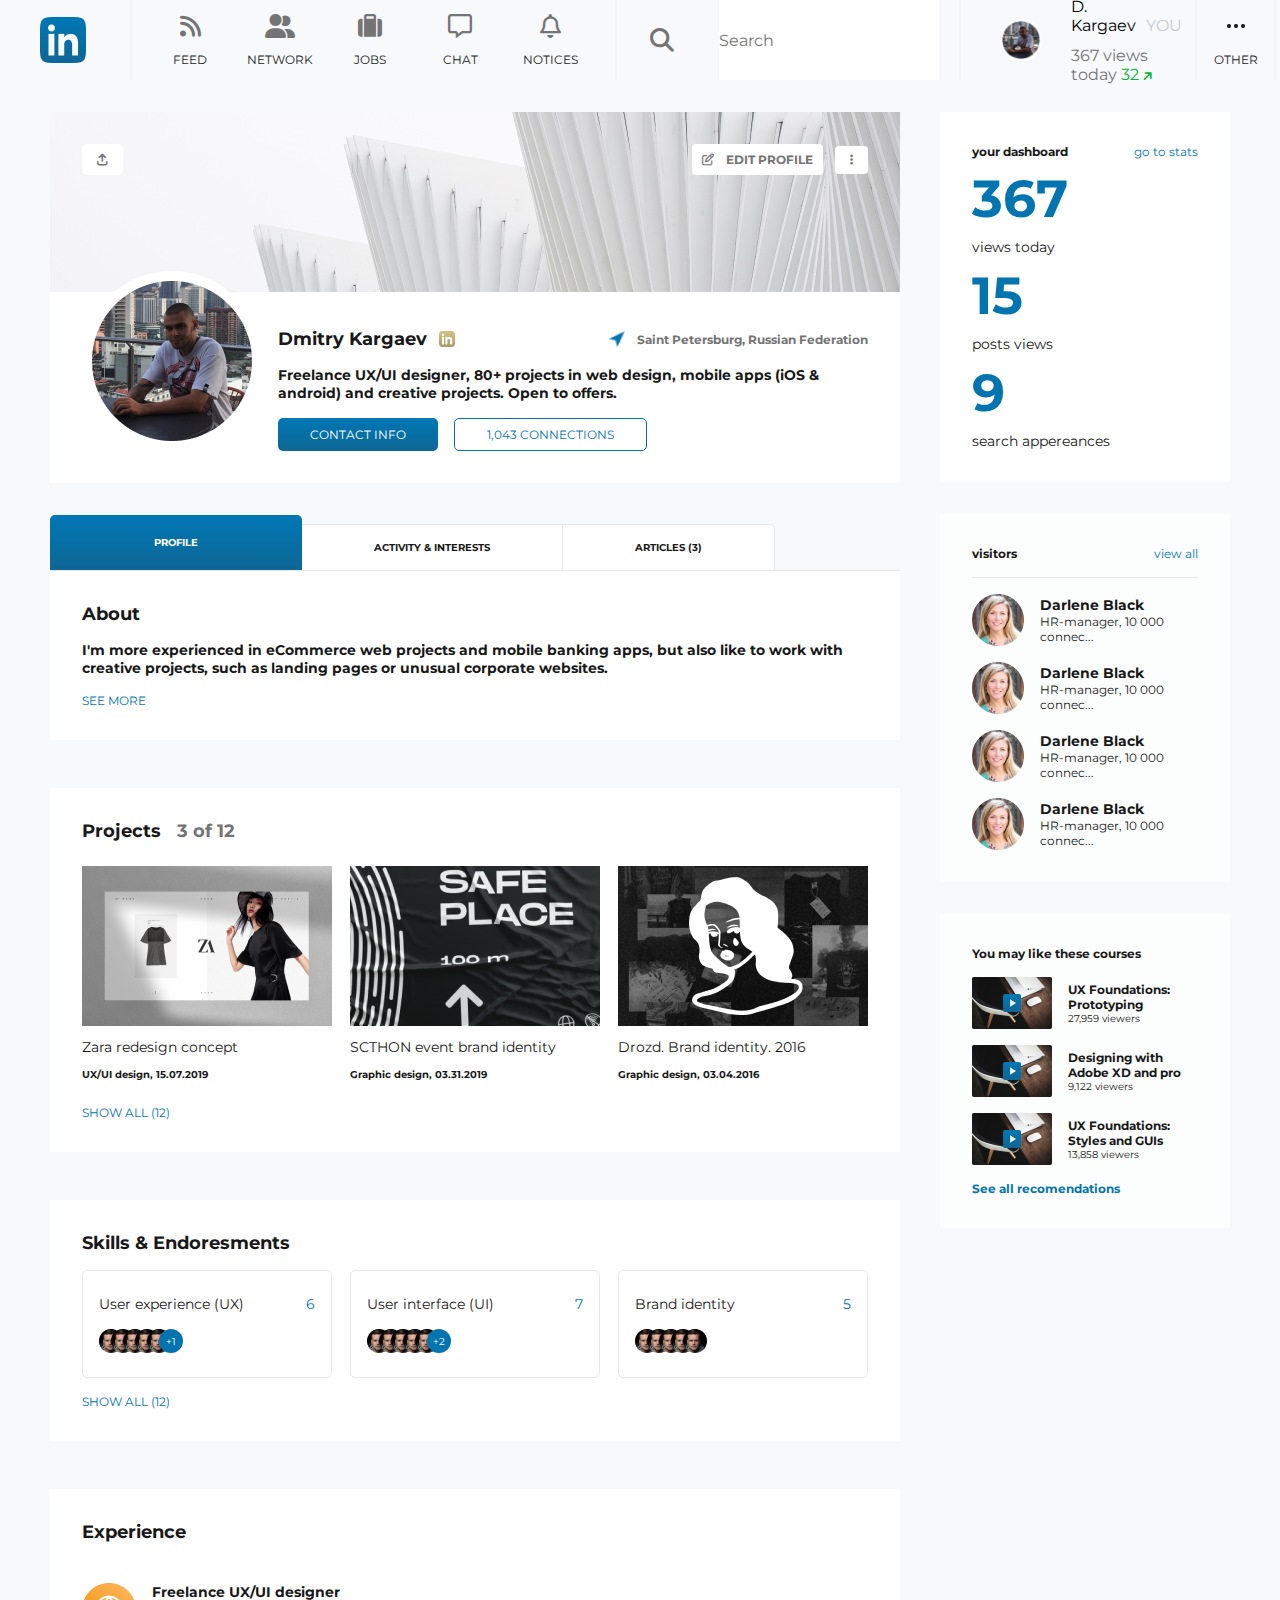
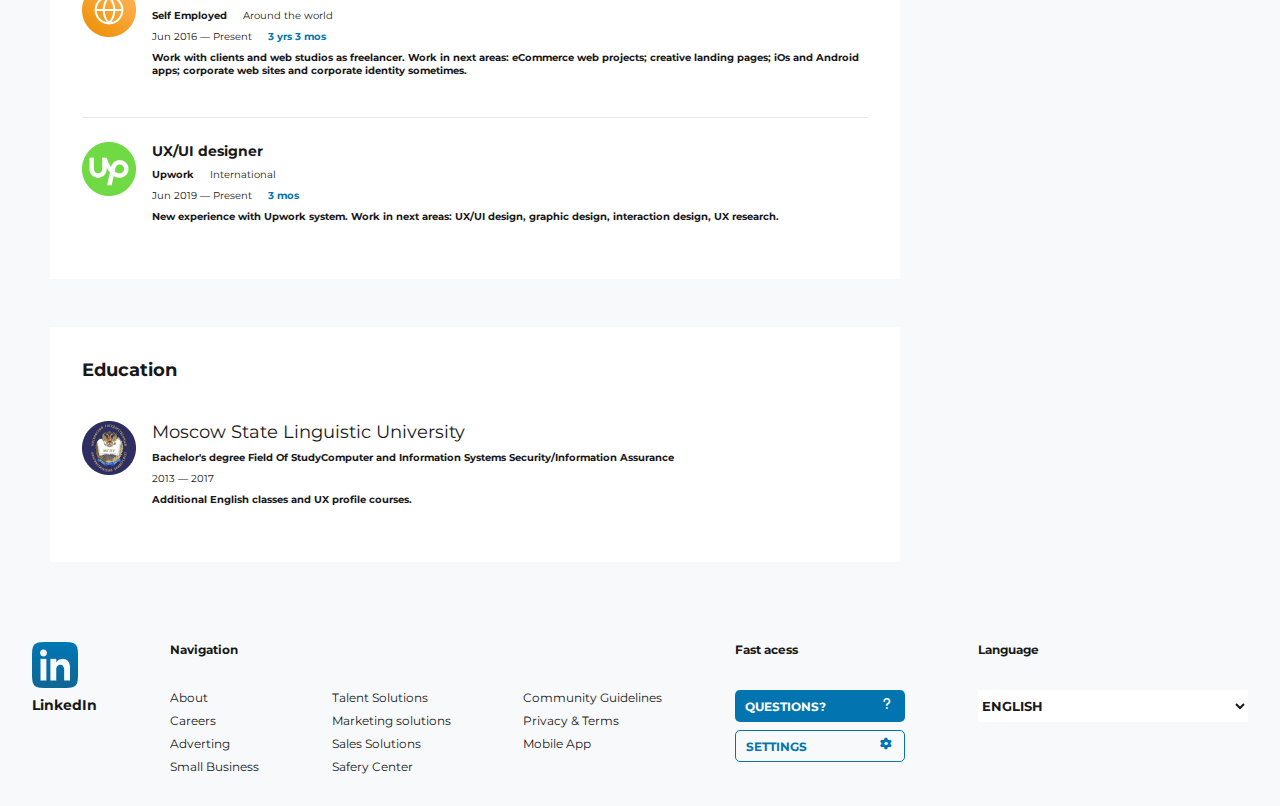
==== index.html @ 35f5ef75 "fix vercel" ====
<!DOCTYPE html>
<html lang="pt-br">
  <head>
    <meta charset="UTF-8" />
    <meta http-equiv="X-UA-Compatible" content="IE=edge" />
    <meta name="viewport" content="width=device-width, initial-scale=1.0" />
    <link rel="stylesheet" href="../styles/reset.css" />
    <link
      rel="stylesheet"
      href="https://cdnjs.cloudflare.com/ajax/libs/font-awesome/6.2.0/css/all.min.css"
    />
    <link rel="stylesheet" href="../styles/profile.css" />
    <link rel="stylesheet" href="../styles/footer.css" />
    <link rel="stylesheet" href="../styles/header.css" />
    <title>Profile</title>
  </head>
  <body>
    <header>
      <div class="header-item-01">
        <div class="logo"><img src="../assets/logo.png" alt="" /></div>

        <hr />

        <ul class="nav">
          <a href="./feed.html">
            <i class="fa-solid fa-rss header-icon"></i>
            <p>FEED</p>
          </a>
          <a href="#">
            <i class="fa-solid fa-user-group header-icon"></i>
            <p>NETWORK</p>
          </a>
          <a href="#">
            <i class="fa-solid fa-suitcase header-icon"></i>
            <p>JOBS</p>
          </a>
          <a href="#">
            <i class="fa-regular fa-message header-icon"></i>
            <p>CHAT</p>
          </a>
          <a href="#">
            <i class="fa-regular fa-bell header-icon"></i>
            <p>NOTICES</p>
          </a>
        </ul>

        <hr />

        <div class="header-search">
          <i class="fa-solid fa-magnifying-glass header-icon"></i>
          <input type="text" placeholder="Search" />
        </div>
      </div>
      <div class="header-item-02">
        <hr />

        <div class="header-you">
          <div class="bloco-img">
            <a href="./index.html">
              <img src="../assets/avatar.png" alt="" />
            </a>
          </div>
          <div class="bloco-texto">
            <div class="l1">
              <span>D. Kargaev</span
              ><span class="text-opacity-20" style="margin-left: 10px"
                >YOU</span
              >
            </div>
            <div class="l2">
              <span class="texto-cinza">367 views today</span
              ><span class="texto-verde">
                32 <i class="fa-solid fa-arrow-right"></i
              ></span>
            </div>
          </div>
        </div>

        <hr />

        <div class="header-other">
          <div class="other-img-container">
            <img src="../assets/more-horizontal.png" alt="" />
          </div>
          <p>OTHER</p>
        </div>
        <hr />
      </div>
    </header>

    <main>
      <div class="grid">
        <div class="grid-body">
          <!-- section-1 -->
          <section class="section-1">
            <div>
              <div class="section-1-upload">
                <i class="fa-solid fa-arrow-up-from-bracket"></i>
              </div>
              <div class="section-1-edit">
                <div>
                  <i class="fa-regular fa-pen-to-square"></i>
                  <p>EDIT PROFILE</p>
                </div>
                <div><i class="fa-solid fa-ellipsis-vertical"></i></div>
              </div>
            </div>
            <div>
              <img src="../assets/avatar.png" alt="avatar" />
              <div>
                <div class="section-1-div-name">
                  <span
                    ><h1>Dmitry Kargaev</h1>
                    <img src="../assets/logo-gold.png" alt="logo-gold" />
                  </span>
                  <span
                    ><img
                      src="../assets/icon-arrow-right.png"
                      alt="icon-arrow"
                    />
                    <p>Saint Petersburg, Russian Federation</p>
                  </span>
                </div>
                <p class="section-1-text">
                  Freelance UX/UI designer, 80+ projects in web design, mobile
                  apps (iOS & android) and creative projects. Open to offers.
                </p>
                <div class="section-1-div-buttons">
                  <button>CONTACT INFO</button
                  ><button>1,043 CONNECTIONS</button>
                </div>
              </div>
            </div>
          </section>

          <!-- section-2 -->
          <section class="section-2">
            <div>
              <button class="section-2-button"><p>PROFILE</p></button>
              <button><p>ACTIVITY & INTERESTS</p></button>
              <button><p>ARTICLES (3)</p></button>
            </div>
            <article>
              <h1>About</h1>
              <p>
                I'm more experienced in eCommerce web projects and mobile
                banking apps, but also like to work with creative projects, such
                as landing pages or unusual corporate websites.
              </p>
              <span>SEE MORE</span>
            </article>
          </section>

          <!-- section-3 -->
          <section class="section-3">
            <div>
              <h1>Projects</h1>
              <p>3 of 12</p>
            </div>
            <article>
              <div class="section-3-card">
                <img src="../assets/card-1.png" alt="card-1" />
                <h3>Zara redesign concept</h3>
                <p>UX/UI design, 15.07.2019</p>
              </div>
              <div class="section-3-card">
                <img src="../assets/card-2.png" alt="card-2" />
                <h3>SCTHON event brand identity</h3>
                <p>Graphic design, 03.31.2019</p>
              </div>
              <div class="section-3-card">
                <img src="../assets/card-3.png" alt="card-3" />
                <h3>Drozd. Brand identity. 2016</h3>
                <p>Graphic design, 03.04.2016</p>
              </div>
            </article>
            <span>SHOW ALL (12)</span>
          </section>

          <!-- section-4 -->
          <section class="section-4">
            <h1>Skills & Endoresments</h1>
            <article>
              <div class="section-4-card">
                <span>
                  <h3>User experience (UX)</h3>
                  <h4>6</h4>
                </span>
                <div>
                  <img src="../assets/person.png" alt="person" />
                  <img src="../assets/person.png" alt="person" />
                  <img src="../assets/person.png" alt="person" />
                  <img src="../assets/person.png" alt="person" />
                  <img src="../assets/person.png" alt="person" />
                  <div class="section-4-card-circle"><h1>+1</h1></div>
                </div>
              </div>
              <div class="section-4-card">
                <span>
                  <h3>User interface (UI)</h3>
                  <h4>7</h4>
                </span>
                <div>
                  <img src="../assets/person.png" alt="person" />
                  <img src="../assets/person.png" alt="person" />
                  <img src="../assets/person.png" alt="person" />
                  <img src="../assets/person.png" alt="person" />
                  <img src="../assets/person.png" alt="person" />
                  <div class="section-4-card-circle"><h1>+2</h1></div>
                </div>
              </div>
              <div class="section-4-card">
                <span>
                  <h3>Brand identity</h3>
                  <h4>5</h4>
                </span>
                <div>
                  <img src="../assets/person.png" alt="person" />
                  <img src="../assets/person.png" alt="person" />
                  <img src="../assets/person.png" alt="person" />
                  <img src="../assets/person.png" alt="person" />
                  <img src="../assets/person.png" alt="person" />
                </div>
              </div>
            </article>
            <span class="section-4-span">SHOW ALL (12)</span>
          </section>

          <!-- section-5 -->
          <section class="section-5">
            <h1>Experience</h1>
            <div class="section-5-card">
              <img src="../assets/section-5-1.png" alt="globo" />
              <div>
                <h1>Freelance UX/UI designer</h1>
                <span
                  ><h3>Self Employed</h3>
                  <h4>Around the world</h4></span
                >
                <span
                  ><h4>Jun 2016 — Present</h4>
                  <h5>3 yrs 3 mos</h5></span
                >
                <p>
                  Work with clients and web studios as freelancer. Work in next
                  areas: eCommerce web projects; creative landing pages; iOs and
                  Android apps; corporate web sites and corporate identity
                  sometimes.
                </p>
              </div>
            </div>
            <div class="section-5-card">
              <img src="../assets/section-5-2.png" alt="up" />
              <div>
                <h1>UX/UI designer</h1>
                <span
                  ><h3>Upwork</h3>
                  <h4>International</h4></span
                >
                <span
                  ><h4>Jun 2019 — Present</h4>
                  <h5>3 mos</h5></span
                >
                <p>
                  New experience with Upwork system. Work in next areas: UX/UI
                  design, graphic design, interaction design, UX research.
                </p>
              </div>
            </div>
          </section>

          <!-- section-6 -->
          <section class="section-6">
            <h1>Education</h1>
            <div class="section-6-card">
              <img src="../assets/education.png" alt="education" />
              <div>
                <h1>Moscow State Linguistic University</h1>
                <h3>
                  Bachelor's degree Field Of StudyComputer and Information
                  Systems Security/Information Assurance
                </h3>
                <h4>2013 — 2017</h4>
                <p>Additional English classes and UX profile courses.</p>
              </div>
            </div>
          </section>
        </div>

        <!-- aside -->
        <aside class="grid-aside">
          <!-- section-7 -->
          <section class="section-7">
            <span
              ><p>your dashboard</p>
              <h4>go to stats</h4></span
            >
            <h1>367</h1>
            <h5>views today</h5>
            <h1>15</h1>
            <h5>posts views</h5>
            <h1>9</h1>
            <h5>search appereances</h5>
          </section>

          <!-- section-8 -->
          <section class="section-8">
            <span
              ><p>visitors</p>
              <h4>view all</h4></span
            >
            <div class="section-8-card">
              <img src="../assets/visitors.png" alt="person" />
              <span
                ><h1>Darlene Black</h1>
                <p>HR-manager, 10 000 connec...</p></span
              >
            </div>
            <div class="section-8-card">
              <img src="../assets/visitors.png" alt="person" />
              <span
                ><h1>Darlene Black</h1>
                <p>HR-manager, 10 000 connec...</p></span
              >
            </div>
            <div class="section-8-card">
              <img src="../assets/visitors.png" alt="person" />
              <span
                ><h1>Darlene Black</h1>
                <p>HR-manager, 10 000 connec...</p></span
              >
            </div>
            <div class="section-8-card">
              <img src="../assets/visitors.png" alt="person" />
              <span
                ><h1>Darlene Black</h1>
                <p>HR-manager, 10 000 connec...</p></span
              >
            </div>
          </section>

          <!-- section-9 -->
          <section class="section-9">
            <h1>You may like these courses</h1>
            <div class="section-9-card">
              <img src="../assets/video.png" alt="video" />
              <span
                ><h1>UX Foundations: Prototyping</h1>
                <p>27,959 viewers</p></span
              >
            </div>
            <div class="section-9-card">
              <img src="../assets/video.png" alt="video" />
              <span
                ><h1>Designing with Adobe XD and pro</h1>
                <p>9,122 viewers</p></span
              >
            </div>
            <div class="section-9-card">
              <img src="../assets/video.png" alt="video" />
              <span
                ><h1>UX Foundations: Styles and GUIs</h1>
                <p>13,858 viewers</p></span
              >
            </div>
            <h2>See all recomendations</h2>
          </section>
        </aside>
      </div>
    </main>

    <!-- footer -->
    <footer>
      <div>
        <div>
          <img src="../assets/logo.png" alt="logo" />
          <p class="linkedIn">LinkedIn</p>
        </div>
        <div>
          <h5>Navigation</h5>
          <p>About</p>
          <p>Careers</p>
          <p>Adverting</p>
          <p>Small Business</p>
        </div>
        <div>
          <h5></h5>
          <p>Talent Solutions</p>
          <p>Marketing solutions</p>
          <p>Sales Solutions</p>
          <p>Safery Center</p>
        </div>
        <div>
          <h5></h5>
          <p>Community Guidelines</p>
          <p>Privacy & Terms</p>
          <p>Mobile App</p>
        </div>
        <div>
          <h5>Fast acess</h5>
          <button>
            <h1>QUESTIONS?</h1>
            <i class="fa-solid fa-question"></i>
          </button>
          <button>
            <h1>SETTINGS</h1>
            <i class="fa-solid fa-gear"></i>
          </button>
        </div>
        <div>
          <h5>Language</h5>
          <select name="language">
            <option value="english">ENGLISH</option>
          </select>
        </div>
      </div>
    </footer>
  </body>
</html>
---- styles/profile.css ----
@import url("https://fonts.googleapis.com/css2?family=Montserrat:wght@400;600;700&display=swap");

:root {
  --linear-buttons: linear-gradient(180deg, #0077b5 0%, #0e6795 100%);

  --bg-page: #f7f9fb;

  --white-50: #fff;
  --white-100: #f7f9fb;
  --white-150: #fcfdfd;

  --black-50: #181818;
  --blue-50: #0275b1;

  --gray-50: #747474;
  --gray-100: #e7e7e7;

  --size-0: 10px;
  --size-1: 12px;
  --size-2: 14px;
  --size-3: 18px;
  --size-4: 52px;
}

* {
  font-family: "Montserrat", sans-serif;
}

body {
  display: flex;
  flex-direction: column;
  background-color: var(--bg-page);
}

/* SECTION-1 ------------------------------------------------------------------------------------------------------------------*/

.section-1 {
  width: 100%;
  display: flex;
  flex-direction: column;
  align-items: center;
  margin-top: 2rem;
  background: url("../assets/bg-section-1.png");
  background-size: contain;
  background-position: top;
  background-repeat: no-repeat;
  padding: 2rem;
  background-color: var(--white-50);
}

.section-1-text {
  font-size: var(--size-2);
  color: var(--black-50);
}

.section-1 > div {
  width: 100%;
  display: flex;
}

.section-1 > div:first-child {
  width: 100%;
  display: flex;
  justify-content: space-between;
}

.section-1-upload {
  display: flex;
  align-items: center;
  background-color: var(--white-50);
  padding: 8px 15px;
  border-radius: 5px;
}

.section-1-edit {
  display: flex;
  align-items: center;
  gap: 0.75rem;
}

.section-1-edit > div {
  display: flex;
  align-items: center;
  gap: 0.75rem;
  background-color: var(--white-50);
  padding: 8px 10px;
  border-radius: 4px;
}

.section-1-edit > div:last-child {
  padding: 8px 15px;
}

.section-1-edit > div p,
i {
  color: var(--gray-50);
  font-size: var(--size-1);
}

.section-1-edit > div:hover,
.section-1-upload:hover {
  cursor: pointer;
  opacity: 0.9;
}

.section-1 > div:first-child > div > div {
  display: flex;
}

.section-1 > div:last-child {
  display: flex;
  align-items: flex-end;
  margin-top: 6rem;
  gap: 1rem;
}

.section-1 > div:last-child > div {
  display: flex;
  flex-direction: column;
  gap: 1rem;
}

.section-1-div-name {
  display: flex;
  justify-content: space-between;
}

.section-1-div-name span {
  display: flex;
  align-items: center;
  gap: 0.75rem;
}

.section-1-div-name h1 {
  font-size: var(--size-3);
  color: var(--black-50);
}

.section-1-div-name p {
  font-size: var(--size-1);
  color: var(--gray-50);
}

.section-1-div-name span > img {
  width: 16px;
  height: 16px;
}

.section-1-div-buttons {
  display: flex;
  gap: 1rem;
}

.section-1-div-buttons button {
  border: none;
  background: var(--linear-buttons);
  padding: 0.5rem 2rem;
  border-radius: 5px;
  color: var(--white-50);
  font-size: var(--size-1);
}

.section-1-div-buttons button:hover {
  cursor: pointer;
  opacity: 0.9;
}

.section-1-div-buttons button:last-child {
  border: none;
  border: 1px solid var(--blue-50);
  background: var(--white-50);
  padding: 0.5rem 2rem;
  border-radius: 5px;
  color: var(--blue-50);
}

/* SECTION-2 ------------------------------------------------------------------------------------------------------------------*/
.section-2 {
  display: flex;
  flex-direction: column;
  margin-top: 3rem;
}

.section-2 > div {
  display: flex;
  height: 40px;
  border-bottom: 1px solid var(--gray-100);
  align-items: flex-end;
}

.section-2 p {
  border: none;
}

.section-2 button {
  border: none;
  padding: 1rem 4.5rem;
  background-color: var(--white-50);
  border-right: 1px solid;
  border-top: 1px solid;
  border-color: var(--gray-100);
  font-size: var(--size-1);
  color: var(--black-50);
}

.section-2 button:first-child {
  border: none;
  height: 55px;
  padding: 0 6.5rem;
  border-radius: 5px 5px 0 0;
  background: var(--linear-buttons);
}

.section-2 button:first-child p {
  color: var(--white-50);
}

.section-2 button:hover {
  cursor: pointer;
  opacity: 0.9;
}

.section-2 button:last-child {
  border-radius: 0 5px 0 0;
}

.section-2 article {
  display: flex;
  flex-direction: column;
  padding: 2rem;
  background-color: #fff;
  gap: 1rem;
}

.section-2 article h1 {
  color: var(--black-50);
  font-size: var(--size-3);
}

.section-2 article p {
  color: var(--black-50);
  font-size: var(--size-2);
}

.section-2 article span {
  color: var(--blue-50);
  font-size: var(--size-1);
}

/* section-3 ------------------------------------------------------------------------------------------------------------------*/

.section-3 {
  display: flex;
  flex-direction: column;
  margin-top: 3rem;
  padding: 2rem;
  background-color: var(--white-50);
  gap: 1.5rem;
}

.section-3 article {
  display: flex;
  justify-content: space-between;
}

.section-3-card {
  display: flex;
  flex-direction: column;
  gap: 0.75rem;
  text-align: left;
}

.section-3-card h3 {
  color: var(--black-50);
  font-size: var(--size-2);
}

.section-3-card p {
  color: var(--black-50);
  font-size: var(--size-0);
}

.section-3 > div {
  display: flex;
  align-items: flex-end;
  gap: 1rem;
}

.section-3 > div h1 {
  font-size: var(--size-3);
  color: var(--black-50);
}

.section-3 > div p {
  font-size: var(--size-3);
  color: var(--gray-50);
}

.section-3 span {
  font-size: var(--size-1);
  color: var(--blue-50);
}

/* section-4 ------------------------------------------------------------------------------------------------------------------*/
.section-4 {
  display: flex;
  flex-direction: column;
  margin-top: 3rem;
  gap: 1rem;
  padding: 2rem;
  background-color: var(--white-50);
}

.section-4 article {
  display: flex;
  justify-content: space-between;
}

.section-4 > h1 {
  font-size: var(--size-3);
  color: var(--black-50);
}

.section-4-card {
  display: flex;
  flex-direction: column;
  gap: 1rem;
  padding: 1.5rem 1rem;
  border: 1px solid var(--gray-100);
  border-radius: 5px;
  width: 250px;
}

.section-4-card span {
  display: flex;
  justify-content: space-between;
}

.section-4-card h3 {
  font-size: var(--size-2);
  color: var(--black-50);
}

.section-4-card h4 {
  font-size: var(--size-2);
  color: var(--blue-50);
}

.section-4-card h1 {
  font-size: var(--size-0);
  color: var(--white-50);
  font-weight: 400;
}

.section-4-card > div {
  display: flex;
}

.section-4-card img {
  width: 24px;
  height: 24px;
}

.section-4-card img:nth-child(n + 2) {
  margin-left: -12px;
}

.section-4-card-circle {
  display: flex;
  align-items: center;
  justify-content: center;
  width: 24px;
  height: 24px;
  background-color: var(--blue-50);
  border-radius: 100%;
  font-weight: 400;
  color: var(--white-50);
  margin-left: -12px;
}

.section-4-span {
  font-size: var(--size-1);
  color: var(--blue-50);
}

/* section-5 ------------------------------------------------------------------------------------------------------------------*/
.section-5 {
  display: flex;
  flex-direction: column;
  margin-top: 3rem;
  padding: 2rem;
  gap: 1rem;
  background-color: var(--white-50);
}

.section-5-card {
  display: flex;
  gap: 1rem;
  padding: 1.5rem 0;
  align-items: flex-start;
}

.section-5-card:last-child {
  border-top: 1px solid var(--gray-100);
}

.section-5-card img {
  width: 54px;
  height: 54px;
}

.section-5-card span {
  display: flex;
  gap: 1rem;
  align-items: center;
}

.section-5-card > div {
  display: flex;
  flex-direction: column;
  gap: 0.5rem;
}

.section-5 h1 {
  font-size: var(--size-3);
  color: var(--black-50);
}

.section-5-card h1 {
  font-size: var(--size-2);
  color: var(--black-50);
}

.section-5-card h3,
h4,
h5,
p {
  font-size: var(--size-0);
  color: var(--black-50);
  font-weight: 400;
}

.section-5-card h3 {
  font-weight: bold;
}

.section-5-card h5 {
  color: var(--blue-50);
  font-weight: bold;
}

/* section-6 ------------------------------------------------------------------------------------------------------------------*/
.section-6 {
  display: flex;
  flex-direction: column;
  margin-top: 3rem;
  padding: 2rem;
  gap: 1rem;
  background-color: var(--white-50);
}

.section-6-card {
  display: flex;
  gap: 1rem;
  padding: 1.5rem 0;
  align-items: flex-start;
}

.section-6-card img {
  width: 54px;
  height: 54px;
}

.section-6-card > div {
  display: flex;
  flex-direction: column;
  gap: 0.5rem;
}

.section-6-card h1,
h3,
h4,
p {
  font-weight: 400;
  color: var(--black-50);
  font-size: var(--size-0);
}

.section-6-card h3,
p {
  font-weight: bold;
}

.section-6-card h1 {
  font-size: var(--size-2);
}

.section-6 h1 {
  font-size: var(--size-3);
  color: var(--black-50);
}

/* section-7 ------------------------------------------------------------------------------------------------------------------*/
.section-7 {
  display: flex;
  flex-direction: column;
  margin-top: 2rem;
  padding: 2rem;
  gap: 0.5rem;
  background-color: var(--white-50);
}

.section-7 span {
  display: flex;
  justify-content: space-between;
  align-items: center;
}

.section-7 span p {
  color: var(--black-50);
  font-size: var(--size-1);
}

.section-7 span h4 {
  color: var(--blue-50);
  font-size: var(--size-1);
  font-weight: 400;
}

.section-7 h1 {
  font-size: var(--size-4);
  color: var(--blue-50);
}

.section-7 h5 {
  font-size: var(--size-2);
  color: var(--black-50);
}

/* section-8 ------------------------------------------------------------------------------------------------------------------*/
.section-8 {
  display: flex;
  flex-direction: column;
  margin-top: 2rem;
  padding: 2rem;
  gap: 1rem;
  background-color: var(--white-150);
}

.section-8 span p {
  color: var(--black-50);
  font-size: var(--size-1);
}

.section-8 span h4 {
  color: var(--blue-50);
  font-size: var(--size-1);
  font-weight: 400;
}

.section-8 > span {
  display: flex;
  justify-content: space-between;
  align-items: center;
  padding-bottom: 1rem;
  border-bottom: 1px solid var(--gray-100);
}

.section-8-card {
  display: flex;
  justify-content: flex-start;
  align-items: center;
  gap: 1rem;
}

.section-8-card h1 {
  font-size: var(--size-2);
  color: var(--black-50);
}

.section-8-card p {
  font-size: var(--size-0);
  color: var(--black-50);
  font-weight: 400;
}

.section-8-card img {
  width: 52px;
  height: 52px;
}

/* section-9 ------------------------------------------------------------------------------------------------------------------*/
.section-9 {
  display: flex;
  flex-direction: column;
  margin-top: 2rem;
  padding: 2rem;
  gap: 1rem;
  background-color: var(--white-150);
}

.section-9-card {
  display: flex;
  gap: 1rem;
  align-items: center;
}

.section-9-card img {
  width: 80px;
  height: 52px;
}

.section-9-card h1 {
  font-size: var(--size-2);
  color: var(--black-50);
}

.section-9-card p {
  font-size: var(--size-0);
  color: var(--black-50);
  font-weight: 400;
}

.section-9 h1 {
  font-size: var(--size-1);
  color: var(--black-50);
}

.section-9 h2 {
  font-size: var(--size-1);
  color: var(--blue-50);
}
---- styles/footer.css ----
:root {
  --linear-buttons: linear-gradient(180deg, #0077b5 0%, #0e6795 100%);

  --white-50: #fff;
  --white-100: #f7f9fb;
  --white-150: #fcfdfd;

  --black-50: #181818;
  --blue-50: #0275b1;

  --gray-50: #747474;
  --gray-100: #e7e7e7;

  --size-0: 10px;
  --size-1: 12px;
  --size-2: 14px;
  --size-3: 18px;
  --size-4: 52px;
}

/* footer ------------------------------------------------------------------------------------------------------------------*/
footer {
  max-width: 100vw;
  display: flex;
  align-items: center;
  justify-content: center;
  margin-top: 3rem;
  background-color: var(--white-100);
}

footer p {
  font-size: var(--size-1);
  color: var(--black-50);
  font-weight: 400;
}

footer p:hover {
  cursor: pointer;
  opacity: 0.9;
}

footer > div {
  width: 1440px;
  display: flex;
  justify-content: space-between;
  padding: 2rem;
}

footer > div > div {
  display: flex;
  flex-direction: column;
  align-items: flex-start;
  justify-content: start;
  gap: 0.5rem;
}

footer h5 {
  height: 40px;
}

footer button {
  display: flex;
  align-items: center;
  justify-content: space-between;
  padding: 0 10px;
  width: 170px;
  height: 32px;
  border: none;
  background-color: var(--blue-50);
  border-radius: 5px;
}

footer button h1 {
  color: var(--white-50);
}

footer button:last-child {
  border: 1px solid var(--blue-50);

  background-color: transparent;
}

footer button:last-child h1 {
  color: var(--blue-50);
}

footer button:hover {
  cursor: pointer;
  opacity: 0.9;
}

footer button i {
  width: 16px;
  height: 16px;
  color: var(--white-50);
}

footer button:last-child i {
  color: var(--blue-50);
}

footer button h1 {
  font-size: 12px;
}

footer select {
  width: 270px;
  height: 32px;
  border: none;
  background-color: var(--white-50);
  color: var(--black-50);
  font-weight: bold;
}

footer select:hover {
  cursor: pointer;
  opacity: 0.9;
}

.linkedIn {
  font-size: var(--size-2);
  color: var(--black-50);
  font-weight: bold;
}

footer h5 {
  font-size: var(--size-1);
  color: var(--black-50);
  font-weight: bold;
}
---- styles/header.css ----
:root {
  --branco-50: #ffffff;
  --branco-linhas: #f4f4f4;
  --branco-100: #f7f9fb;
  --azul-100: #0275b1;
  --azul-200: #181818;

  --cinza-100: #747474;
  --verde: #02b033;
}

/* header */
header {
  display: flex;
  justify-content: space-between;
  max-width: 100vw;
  height: 80px;
  background-color: var(--branco-100);
}

.header-item-01 {
  display: flex;
}
.header-item-02 {
  display: flex;
  margin-right: 40px;
}

.logo img {
  height: 2.875rem;
  width: 2.875rem;
  margin: 17px 44px 17px 40px;
}

.nav {
  display: flex;
  font-size: 0.75rem;
  margin: 0 20px 0 0.8125rem;
}

header a {
  display: flex;
  flex-direction: column;
  align-items: center;
  justify-content: center;
  gap: 0.875rem;
  width: 90px;
  color: var(--azul-200);
}

header i {
  color: var(--cinza-100);
}

header p {
  color: #222;
  font-family: "Montserrat", sans-serif;
  font-size: 12px;
  font-weight: 400;
}

.header-icon {
  font-size: 24px;
}

.header-search {
  display: flex;
  align-items: center;
  color: #0275b1;
  font-size: 1rem;
  padding-left: 33px;
}
.header-search input {
  color: var(--cinza-50);
  border: none;
  height: 100%;
  margin: 0 20px;
  font-size: 1rem;
}
.fa-magnifying-glass {
  margin-right: 25px;
}

.text-opacity-20 {
  opacity: 20%;
}

.header-you {
  display: flex;
}

textarea:focus,
input:focus,
select:focus {
  outline: 0;
}

.header-you img {
  height: 42px;
  width: 42px;
  margin-left: 30px;
}

.header-you .bloco-img {
  display: flex;
  align-items: center;
  justify-content: center;
  border-radius: 50%;
}

.header-you .bloco-texto {
  display: flex;
  flex-direction: column;
  justify-content: center;
  margin-left: 10px;
}

.texto-verde {
  color: var(--verde);
}

.texto-cinza {
  color: var(--cinza-100);
}

.fa-arrow-right {
  color: var(--verde);
  transform: rotate(-45deg);
}

header .l1 {
  padding-left: 10px;
  margin-bottom: 0.6875rem;
}

header .l2 {
  margin-left: 10px;
}

.header-other {
  display: flex;
  flex-direction: column;
  align-items: center;
  justify-content: center;
  gap: 0.875rem;
  width: 90px;
  font-size: 0.75rem;
}

.other-img-container {
  display: flex;
  align-items: center;
  justify-content: center;
}

header hr {
  border: 1px solid var(--branco-linhas);
}
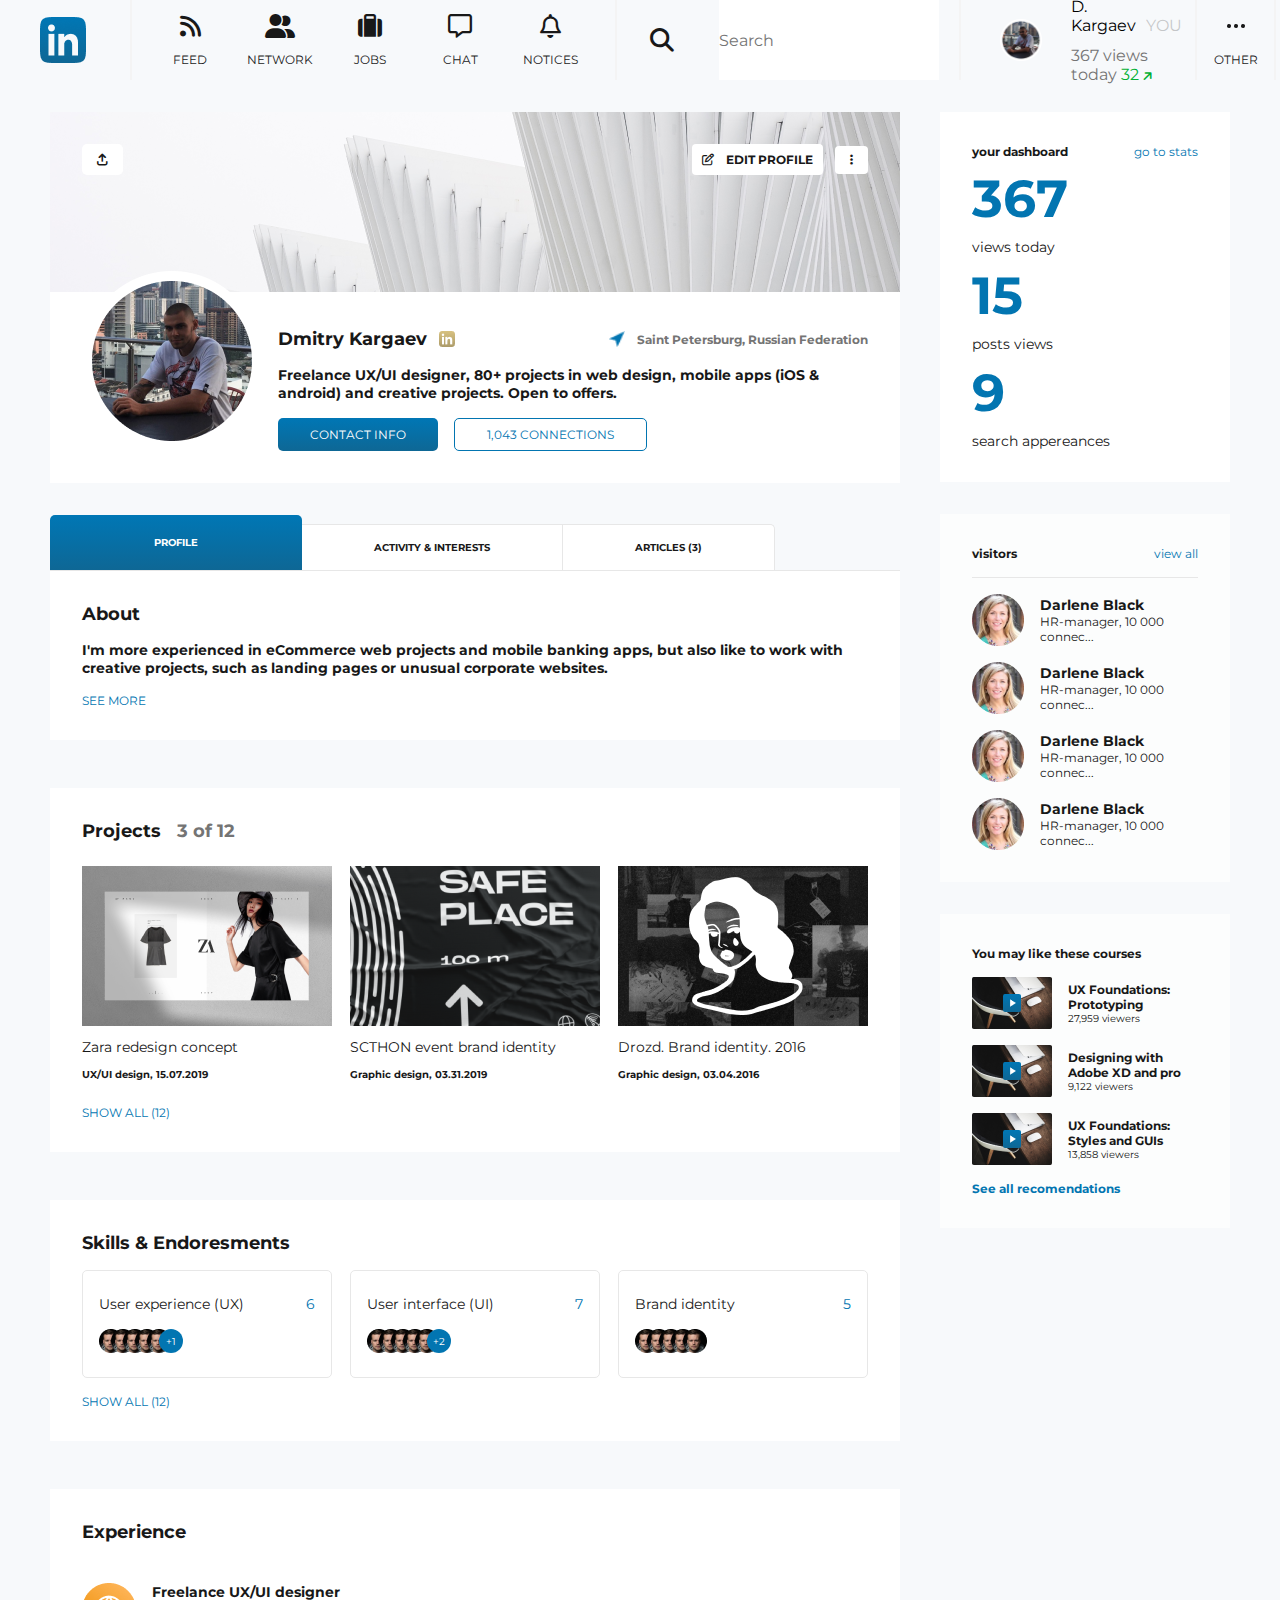
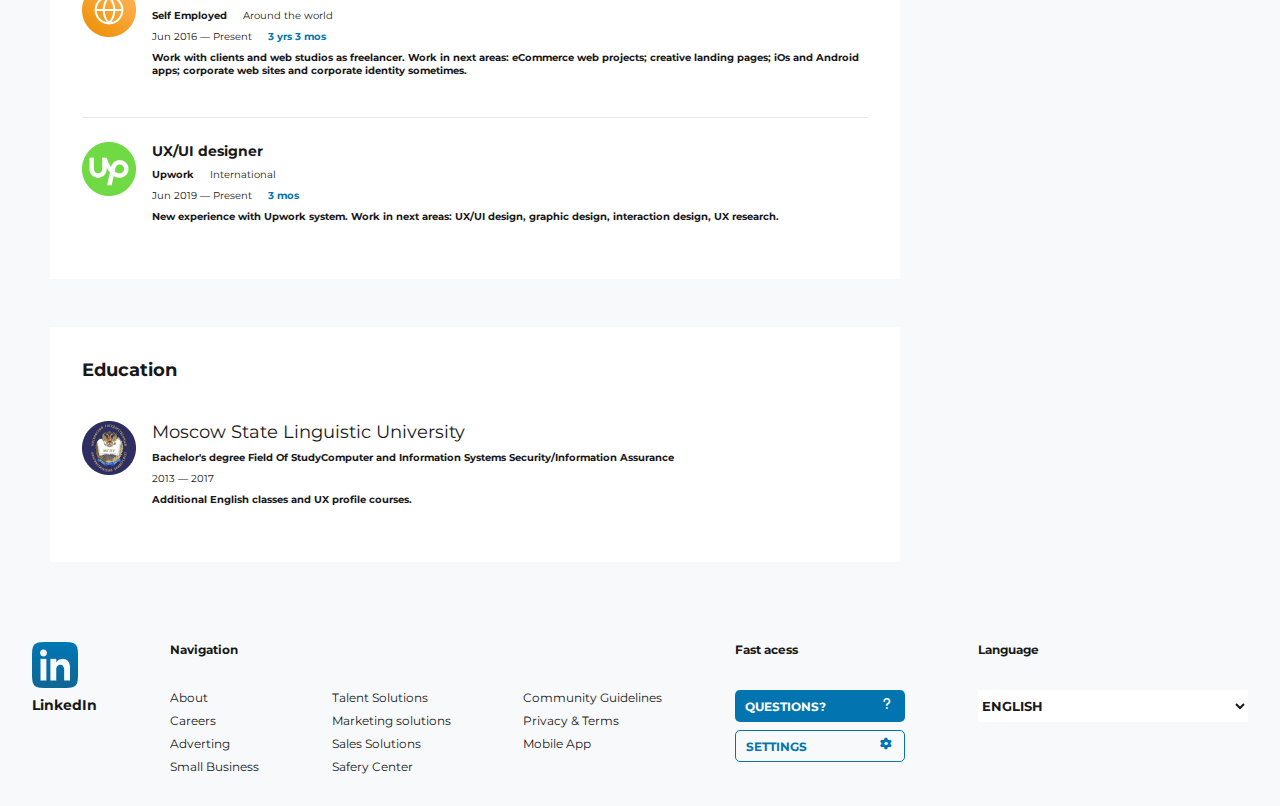
==== commit 8a118ce7: "correcao dos links e caminhos de arquivos" ====
--- a/index.html
+++ b/index.html
@@ -4,25 +4,25 @@
     <meta charset="UTF-8" />
     <meta http-equiv="X-UA-Compatible" content="IE=edge" />
     <meta name="viewport" content="width=device-width, initial-scale=1.0" />
-    <link rel="stylesheet" href="../styles/reset.css" />
+    <link rel="stylesheet" href="./styles/reset.css" />
     <link
       rel="stylesheet"
       href="https://cdnjs.cloudflare.com/ajax/libs/font-awesome/6.2.0/css/all.min.css"
     />
-    <link rel="stylesheet" href="../styles/profile.css" />
-    <link rel="stylesheet" href="../styles/footer.css" />
-    <link rel="stylesheet" href="../styles/header.css" />
+    <link rel="stylesheet" href="./styles/profile.css" />
+    <link rel="stylesheet" href="./styles/footer.css" />
+    <link rel="stylesheet" href="./styles/header.css" />
     <title>Profile</title>
   </head>
   <body>
     <header>
       <div class="header-item-01">
-        <div class="logo"><img src="../assets/logo.png" alt="" /></div>
+        <div class="logo"><img src="./assets/logo.png" alt="" /></div>
 
         <hr />
 
         <ul class="nav">
-          <a href="./feed.html">
+          <a href="feed.html">
             <i class="fa-solid fa-rss header-icon"></i>
             <p>FEED</p>
           </a>
@@ -56,8 +56,8 @@
 
         <div class="header-you">
           <div class="bloco-img">
-            <a href="./index.html">
-              <img src="../assets/avatar.png" alt="" />
+            <a href="index.html">
+              <img src="./assets/avatar.png" alt="" />
             </a>
           </div>
           <div class="bloco-texto">
@@ -78,12 +78,12 @@
 
         <hr />
 
-        <div class="header-other">
+        <a class="header-other" href="#">
           <div class="other-img-container">
-            <img src="../assets/more-horizontal.png" alt="" />
+            <img src="./assets/more-horizontal.png" alt="" />
           </div>
           <p>OTHER</p>
-        </div>
+        </a>
         <hr />
       </div>
     </header>
@@ -106,16 +106,16 @@
               </div>
             </div>
             <div>
-              <img src="../assets/avatar.png" alt="avatar" />
+              <img src="./assets/avatar.png" alt="avatar" />
               <div>
                 <div class="section-1-div-name">
                   <span
                     ><h1>Dmitry Kargaev</h1>
-                    <img src="../assets/logo-gold.png" alt="logo-gold" />
+                    <img src="./assets/logo-gold.png" alt="logo-gold" />
                   </span>
                   <span
                     ><img
-                      src="../assets/icon-arrow-right.png"
+                      src="./assets/icon-arrow-right.png"
                       alt="icon-arrow"
                     />
                     <p>Saint Petersburg, Russian Federation</p>
@@ -159,17 +159,17 @@
             </div>
             <article>
               <div class="section-3-card">
-                <img src="../assets/card-1.png" alt="card-1" />
+                <img src="./assets/card-1.png" alt="card-1" />
                 <h3>Zara redesign concept</h3>
                 <p>UX/UI design, 15.07.2019</p>
               </div>
               <div class="section-3-card">
-                <img src="../assets/card-2.png" alt="card-2" />
+                <img src="./assets/card-2.png" alt="card-2" />
                 <h3>SCTHON event brand identity</h3>
                 <p>Graphic design, 03.31.2019</p>
               </div>
               <div class="section-3-card">
-                <img src="../assets/card-3.png" alt="card-3" />
+                <img src="./assets/card-3.png" alt="card-3" />
                 <h3>Drozd. Brand identity. 2016</h3>
                 <p>Graphic design, 03.04.2016</p>
               </div>
@@ -187,11 +187,11 @@
                   <h4>6</h4>
                 </span>
                 <div>
-                  <img src="../assets/person.png" alt="person" />
-                  <img src="../assets/person.png" alt="person" />
-                  <img src="../assets/person.png" alt="person" />
-                  <img src="../assets/person.png" alt="person" />
-                  <img src="../assets/person.png" alt="person" />
+                  <img src="./assets/person.png" alt="person" />
+                  <img src="./assets/person.png" alt="person" />
+                  <img src="./assets/person.png" alt="person" />
+                  <img src="./assets/person.png" alt="person" />
+                  <img src="./assets/person.png" alt="person" />
                   <div class="section-4-card-circle"><h1>+1</h1></div>
                 </div>
               </div>
@@ -201,11 +201,11 @@
                   <h4>7</h4>
                 </span>
                 <div>
-                  <img src="../assets/person.png" alt="person" />
-                  <img src="../assets/person.png" alt="person" />
-                  <img src="../assets/person.png" alt="person" />
-                  <img src="../assets/person.png" alt="person" />
-                  <img src="../assets/person.png" alt="person" />
+                  <img src="./assets/person.png" alt="person" />
+                  <img src="./assets/person.png" alt="person" />
+                  <img src="./assets/person.png" alt="person" />
+                  <img src="./assets/person.png" alt="person" />
+                  <img src="./assets/person.png" alt="person" />
                   <div class="section-4-card-circle"><h1>+2</h1></div>
                 </div>
               </div>
@@ -215,11 +215,11 @@
                   <h4>5</h4>
                 </span>
                 <div>
-                  <img src="../assets/person.png" alt="person" />
-                  <img src="../assets/person.png" alt="person" />
-                  <img src="../assets/person.png" alt="person" />
-                  <img src="../assets/person.png" alt="person" />
-                  <img src="../assets/person.png" alt="person" />
+                  <img src="./assets/person.png" alt="person" />
+                  <img src="./assets/person.png" alt="person" />
+                  <img src="./assets/person.png" alt="person" />
+                  <img src="./assets/person.png" alt="person" />
+                  <img src="./assets/person.png" alt="person" />
                 </div>
               </div>
             </article>
@@ -230,7 +230,7 @@
           <section class="section-5">
             <h1>Experience</h1>
             <div class="section-5-card">
-              <img src="../assets/section-5-1.png" alt="globo" />
+              <img src="./assets/section-5-1.png" alt="globo" />
               <div>
                 <h1>Freelance UX/UI designer</h1>
                 <span
@@ -250,7 +250,7 @@
               </div>
             </div>
             <div class="section-5-card">
-              <img src="../assets/section-5-2.png" alt="up" />
+              <img src="./assets/section-5-2.png" alt="up" />
               <div>
                 <h1>UX/UI designer</h1>
                 <span
@@ -273,7 +273,7 @@
           <section class="section-6">
             <h1>Education</h1>
             <div class="section-6-card">
-              <img src="../assets/education.png" alt="education" />
+              <img src="./assets/education.png" alt="education" />
               <div>
                 <h1>Moscow State Linguistic University</h1>
                 <h3>
@@ -310,28 +310,28 @@
               <h4>view all</h4></span
             >
             <div class="section-8-card">
-              <img src="../assets/visitors.png" alt="person" />
+              <img src="./assets/visitors.png" alt="person" />
               <span
                 ><h1>Darlene Black</h1>
                 <p>HR-manager, 10 000 connec...</p></span
               >
             </div>
             <div class="section-8-card">
-              <img src="../assets/visitors.png" alt="person" />
+              <img src="./assets/visitors.png" alt="person" />
               <span
                 ><h1>Darlene Black</h1>
                 <p>HR-manager, 10 000 connec...</p></span
               >
             </div>
             <div class="section-8-card">
-              <img src="../assets/visitors.png" alt="person" />
+              <img src="./assets/visitors.png" alt="person" />
               <span
                 ><h1>Darlene Black</h1>
                 <p>HR-manager, 10 000 connec...</p></span
               >
             </div>
             <div class="section-8-card">
-              <img src="../assets/visitors.png" alt="person" />
+              <img src="./assets/visitors.png" alt="person" />
               <span
                 ><h1>Darlene Black</h1>
                 <p>HR-manager, 10 000 connec...</p></span
@@ -343,21 +343,21 @@
           <section class="section-9">
             <h1>You may like these courses</h1>
             <div class="section-9-card">
-              <img src="../assets/video.png" alt="video" />
+              <img src="./assets/video.png" alt="video" />
               <span
                 ><h1>UX Foundations: Prototyping</h1>
                 <p>27,959 viewers</p></span
               >
             </div>
             <div class="section-9-card">
-              <img src="../assets/video.png" alt="video" />
+              <img src="./assets/video.png" alt="video" />
               <span
                 ><h1>Designing with Adobe XD and pro</h1>
                 <p>9,122 viewers</p></span
               >
             </div>
             <div class="section-9-card">
-              <img src="../assets/video.png" alt="video" />
+              <img src="./assets/video.png" alt="video" />
               <span
                 ><h1>UX Foundations: Styles and GUIs</h1>
                 <p>13,858 viewers</p></span
@@ -373,7 +373,7 @@
     <footer>
       <div>
         <div>
-          <img src="../assets/logo.png" alt="logo" />
+          <img src="./assets/logo.png" alt="logo" />
           <p class="linkedIn">LinkedIn</p>
         </div>
         <div>
--- a/styles/profile.css
+++ b/styles/profile.css
@@ -93,7 +93,7 @@
 
 .section-1-edit > div p,
 i {
-  color: var(--gray-50);
+  color: var(--black-50);
   font-size: var(--size-1);
 }
 
--- a/styles/header.css
+++ b/styles/header.css
@@ -46,10 +46,6 @@
   gap: 0.875rem;
   width: 90px;
   color: var(--azul-200);
-}
-
-header i {
-  color: var(--cinza-100);
 }
 
 header p {
